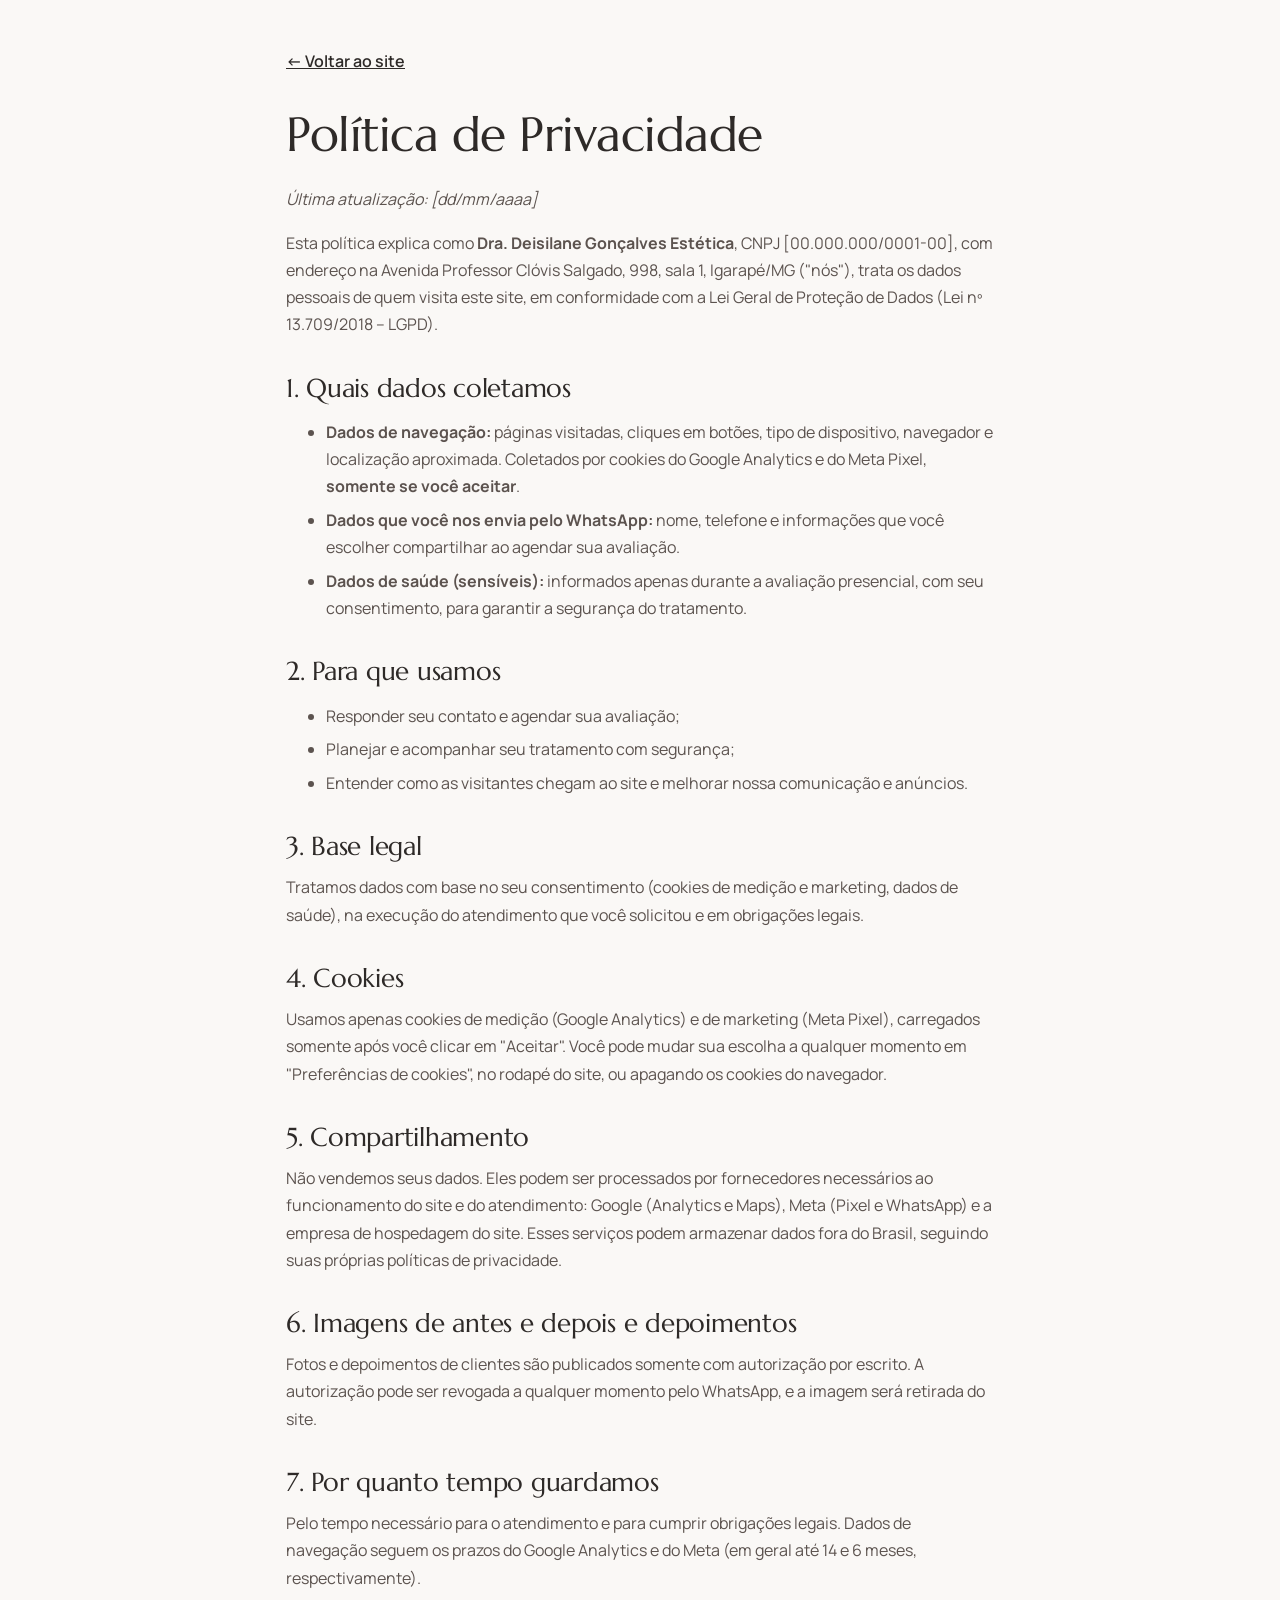
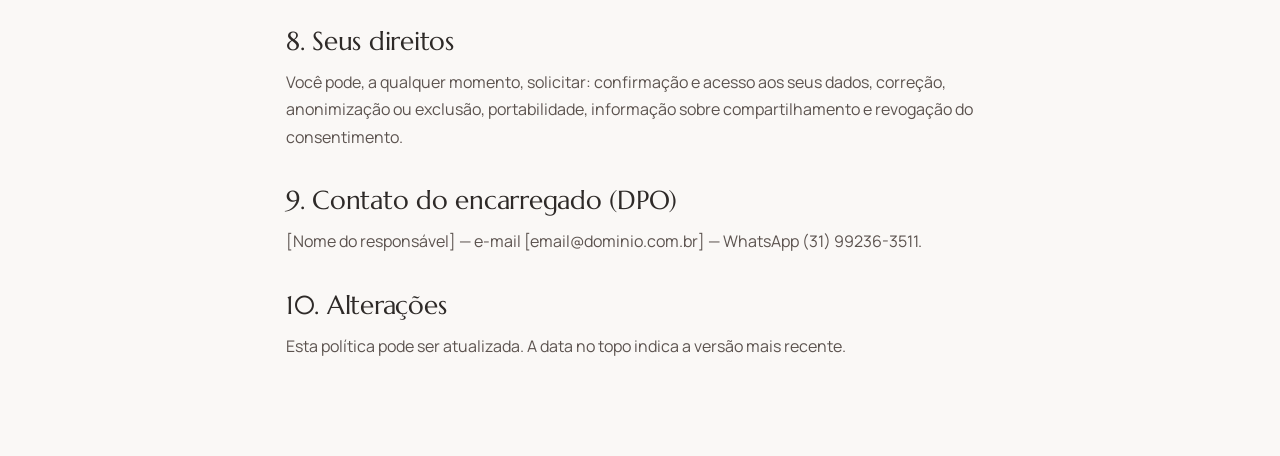
==== privacidade.html @ 74481cd6 "Site one-page da Dra. Deisilane Gonçalves | Estética de Resultados Landing page mobile-first focada " ====
<!doctype html>
<html lang="pt-BR">
<head>
  <meta charset="utf-8">
  <meta name="viewport" content="width=device-width, initial-scale=1">
  <title>Política de Privacidade | Dra. Deisilane Gonçalves Estética</title>
  <meta name="description" content="Como a Dra. Deisilane Gonçalves Estética trata seus dados pessoais, conforme a LGPD.">
  <meta name="robots" content="noindex, follow">
  <link rel="icon" href="assets/img/favicon.svg" type="image/svg+xml">
  <link rel="preconnect" href="https://fonts.googleapis.com">
  <link rel="preconnect" href="https://fonts.gstatic.com" crossorigin>
  <link href="https://fonts.googleapis.com/css2?family=Marcellus&family=Manrope:wght@400;600;700&display=swap" rel="stylesheet">
  <link rel="stylesheet" href="assets/css/style.css?v=6">
  <style>
    .legal { padding: 3rem 0 5rem; }
    .legal h1 { font-size: clamp(2rem, 8vw, 3rem); }
    .legal h2 { font-size: 1.6rem; margin-top: 2.2rem; }
    .legal p, .legal li { color: var(--texto-suave); }
    .legal li { margin-bottom: .4rem; }
    .back { display: inline-block; margin-bottom: 2rem; font-weight: 600; }
  </style>
</head>
<body>
<main class="legal">
  <div class="wrap wrap--narrow">
    <a class="back" href="index.html">← Voltar ao site</a>
    <h1>Política de Privacidade</h1>
    <p><em>Última atualização: [dd/mm/aaaa]</em></p>

    <p>Esta política explica como <strong>Dra. Deisilane Gonçalves Estética</strong>, CNPJ [00.000.000/0001-00], com endereço na Avenida Professor Clóvis Salgado, 998, sala 1, Igarapé/MG ("nós"), trata os dados pessoais de quem visita este site, em conformidade com a Lei Geral de Proteção de Dados (Lei nº 13.709/2018 – LGPD).</p>

    <h2>1. Quais dados coletamos</h2>
    <ul>
      <li><strong>Dados de navegação:</strong> páginas visitadas, cliques em botões, tipo de dispositivo, navegador e localização aproximada. Coletados por cookies do Google Analytics e do Meta Pixel, <strong>somente se você aceitar</strong>.</li>
      <li><strong>Dados que você nos envia pelo WhatsApp:</strong> nome, telefone e informações que você escolher compartilhar ao agendar sua avaliação.</li>
      <li><strong>Dados de saúde (sensíveis):</strong> informados apenas durante a avaliação presencial, com seu consentimento, para garantir a segurança do tratamento.</li>
    </ul>

    <h2>2. Para que usamos</h2>
    <ul>
      <li>Responder seu contato e agendar sua avaliação;</li>
      <li>Planejar e acompanhar seu tratamento com segurança;</li>
      <li>Entender como as visitantes chegam ao site e melhorar nossa comunicação e anúncios.</li>
    </ul>

    <h2>3. Base legal</h2>
    <p>Tratamos dados com base no seu consentimento (cookies de medição e marketing, dados de saúde), na execução do atendimento que você solicitou e em obrigações legais.</p>

    <h2>4. Cookies</h2>
    <p>Usamos apenas cookies de medição (Google Analytics) e de marketing (Meta Pixel), carregados somente após você clicar em "Aceitar". Você pode mudar sua escolha a qualquer momento em "Preferências de cookies", no rodapé do site, ou apagando os cookies do navegador.</p>

    <h2>5. Compartilhamento</h2>
    <p>Não vendemos seus dados. Eles podem ser processados por fornecedores necessários ao funcionamento do site e do atendimento: Google (Analytics e Maps), Meta (Pixel e WhatsApp) e a empresa de hospedagem do site. Esses serviços podem armazenar dados fora do Brasil, seguindo suas próprias políticas de privacidade.</p>

    <h2>6. Imagens de antes e depois e depoimentos</h2>
    <p>Fotos e depoimentos de clientes são publicados somente com autorização por escrito. A autorização pode ser revogada a qualquer momento pelo WhatsApp, e a imagem será retirada do site.</p>

    <h2>7. Por quanto tempo guardamos</h2>
    <p>Pelo tempo necessário para o atendimento e para cumprir obrigações legais. Dados de navegação seguem os prazos do Google Analytics e do Meta (em geral até 14 e 6 meses, respectivamente).</p>

    <h2>8. Seus direitos</h2>
    <p>Você pode, a qualquer momento, solicitar: confirmação e acesso aos seus dados, correção, anonimização ou exclusão, portabilidade, informação sobre compartilhamento e revogação do consentimento.</p>

    <h2>9. Contato do encarregado (DPO)</h2>
    <p>[Nome do responsável] — e-mail [email@dominio.com.br] — WhatsApp (31) 99236-3511.</p>

    <h2>10. Alterações</h2>
    <p>Esta política pode ser atualizada. A data no topo indica a versão mais recente.</p>
  </div>
</main>
</body>
</html>
---- assets/css/style.css ----
/* =========================================================
   Dra. Deisilane Gonçalves | Estética de Resultados
   Identidade "Gelo e Brilho" — mobile-first
   ========================================================= */

:root {
  --perola: #FAF8F6;
  --branco: #FFFFFF;
  --nude: #EAD7CF;
  --nude-soft: #F4EAE5;
  --gelo: #DCEBF2;
  --gelo-soft: #EEF5F8;
  --gelo-texto: #2F5B70;      /* azul escurecido p/ texto (AA) */
  --ouro: #C2A061;
  --ouro-claro: #E6D3A3;
  --ouro-texto: #7A5E2A;      /* dourado escurecido p/ texto (AA) */
  --texto: #2E2A28;
  --texto-suave: #5C534F;
  --linha: rgba(46, 42, 40, .10);
  --wa: #1F8A4C;

  --serif: "Marcellus", "Cormorant Garamond", Georgia, serif;
  --sans: "Manrope", "Inter", system-ui, -apple-system, "Segoe UI", sans-serif;

  --r: 22px;
  --r-sm: 14px;
  --gutter: 20px;
  --ease: cubic-bezier(.22, 1, .36, 1);
  --shadow-sm: 0 2px 8px -2px rgba(46, 42, 40, .08);
  --shadow: 0 18px 40px -18px rgba(46, 42, 40, .22);
  --shadow-lg: 0 40px 80px -30px rgba(46, 42, 40, .35);
}

*, *::before, *::after { box-sizing: border-box; }
html { scroll-behavior: smooth; scroll-padding-top: 76px; -webkit-text-size-adjust: 100%; }
body {
  margin: 0;
  background: var(--perola);
  color: var(--texto);
  font: 400 1rem/1.7 var(--sans);
  -webkit-font-smoothing: antialiased;
  text-rendering: optimizeLegibility;
  overflow-x: hidden;
}
img { max-width: 100%; height: auto; display: block; }
a { color: inherit; }
::selection { background: var(--gelo); }
[hidden] { display: none !important; }

h1, h2, h3 { font-family: var(--serif); font-weight: 400; line-height: 1.15; margin: 0 0 .5em; letter-spacing: -.01em; text-wrap: balance; }
h1 { font-size: clamp(2.2rem, 9.4vw, 4rem); }
h2 { font-size: clamp(1.8rem, 7vw, 2.8rem); }
h1 em, h2 em { font-style: normal; font-weight: 400; color: var(--ouro-texto); }
h1 em { display: block; }
.h3 { font-family: var(--serif); font-size: 1.55rem; margin: 0 0 .7em; }
p { margin: 0 0 1em; }
strong { font-weight: 700; }

.wrap { width: 100%; max-width: 1160px; margin: 0 auto; padding: 0 var(--gutter); }
.wrap--narrow { max-width: 780px; }
.center { text-align: center; margin-top: 2.25rem; }

.skip { position: absolute; left: -999px; top: 8px; background: var(--texto); color: #fff; padding: 8px 14px; border-radius: 8px; z-index: 100; }
.skip:focus { left: 8px; }
:focus-visible { outline: 2px solid var(--texto); outline-offset: 3px; border-radius: 6px; }

.ico { width: 1.15em; height: 1.15em; flex: none; }
.ico-lg { width: 30px; height: 30px; color: var(--texto); }

/* ---------- Topo ---------- */
.topbar {
  position: sticky; top: 0; z-index: 40;
  background: rgba(250, 248, 246, .8);
  backdrop-filter: blur(16px) saturate(150%);
  -webkit-backdrop-filter: blur(16px) saturate(150%);
  border-bottom: 1px solid var(--linha);
}
.topbar__in { display: flex; align-items: center; justify-content: space-between; gap: 1rem; height: 64px; }
.logo { display: flex; align-items: center; gap: .65rem; text-decoration: none; min-width: 0; }
.logo__mark {
  flex: none; width: 38px; height: 38px; border-radius: 50%; display: grid; place-items: center;
  font: 400 1rem/1 var(--serif); letter-spacing: .02em; color: var(--ouro-texto);
  background: radial-gradient(circle at 30% 25%, #fff, var(--nude-soft));
  box-shadow: inset 0 0 0 1px rgba(194,160,97,.55);
}
.logo__txt { display: flex; flex-direction: column; line-height: 1.05; min-width: 0; }
.logo__name { font-family: var(--serif); font-size: 1.02rem; font-weight: 400; white-space: nowrap; letter-spacing: -.01em; }
.logo__tag { font-size: .6rem; letter-spacing: .22em; text-transform: uppercase; color: var(--ouro-texto); font-weight: 700; margin-top: 2px; }
.topnav { display: none; }

/* ---------- Botões ---------- */
.btn {
  position: relative; overflow: hidden;
  display: inline-flex; align-items: center; justify-content: center; gap: .6em;
  min-height: 52px; padding: 0 1.6em;
  background: var(--texto); color: var(--perola);
  border: 1px solid var(--texto); border-radius: 999px;
  font: 600 .98rem/1.2 var(--sans); letter-spacing: .01em; text-decoration: none; text-align: center;
  cursor: pointer;
  box-shadow: 0 10px 24px -12px rgba(46, 42, 40, .55);
  transition: transform .25s var(--ease), background .25s var(--ease), box-shadow .25s var(--ease);
  -webkit-tap-highlight-color: transparent;
}
.btn:hover { background: #46403C; box-shadow: 0 14px 30px -12px rgba(46, 42, 40, .6); }
.btn:active { transform: scale(.97); }
.btn--lg { min-height: 60px; font-size: 1rem; width: 100%; max-width: 440px; }
.btn--sm { min-height: 44px; padding: 0 1.2em; font-size: .88rem; box-shadow: none; flex: none; }
.btn--ghost { background: transparent; color: var(--texto); box-shadow: none; }
.btn--ghost:hover { background: rgba(46, 42, 40, .06); box-shadow: none; }
.btn--light { background: var(--perola); color: var(--texto); border-color: var(--perola); }
.btn--light:hover { background: #fff; }
/* brilho que atravessa o botão principal */
.btn--shine::after {
  content: ""; position: absolute; inset: 0;
  background: linear-gradient(110deg, transparent 35%, rgba(255,255,255,.28) 50%, transparent 65%);
  transform: translateX(-120%);
  animation: btnshine 5s var(--ease) 1.2s infinite;
}
@keyframes btnshine { 0%, 70% { transform: translateX(-120%); } 100% { transform: translateX(120%); } }
.linklike { background: none; border: 0; padding: 0; font: inherit; color: inherit; text-decoration: underline; cursor: pointer; }

/* ---------- Etiquetas ---------- */
.eyebrow {
  display: inline-flex; align-items: center; gap: .7rem;
  font-size: .72rem; font-weight: 700; letter-spacing: .2em; text-transform: uppercase;
  color: var(--ouro-texto); margin-bottom: 1rem;
}
.eyebrow__line { width: 28px; height: 1px; background: currentColor; opacity: .6; }
.eyebrow--ice { color: var(--gelo-texto); }
.eyebrow--light { color: var(--ouro-claro); }
.lead { font-size: 1.07rem; color: var(--texto-suave); max-width: 33em; }
.lead strong { color: var(--texto); }

/* ---------- Brilhos de gelo ---------- */
.frost-glow {
  position: absolute; top: -180px; right: -220px; width: 560px; height: 560px; pointer-events: none;
  background: radial-gradient(closest-side, rgba(220, 235, 242, .95), rgba(220, 235, 242, 0));
  z-index: 0;
}
.frost-glow--2 { top: auto; right: auto; bottom: -260px; left: -240px; opacity: .25; }
.sparkles { position: absolute; inset: 0; pointer-events: none; z-index: 0; }
.sparkles i {
  position: absolute; width: 10px; height: 10px; opacity: .0;
  background: radial-gradient(circle, #fff 0 20%, rgba(255,255,255,0) 70%);
  clip-path: polygon(50% 0, 60% 40%, 100% 50%, 60% 60%, 50% 100%, 40% 60%, 0 50%, 40% 40%);
  filter: drop-shadow(0 0 4px rgba(170, 205, 222, .9));
  animation: twinkle 6s ease-in-out infinite;
}
.sparkles i:nth-child(1) { top: 14%; left: 82%; animation-delay: .2s; }
.sparkles i:nth-child(2) { top: 38%; left: 92%; width: 7px; height: 7px; animation-delay: 1.8s; }
.sparkles i:nth-child(3) { top: 8%; left: 58%; width: 6px; height: 6px; animation-delay: 3.1s; }
.sparkles i:nth-child(4) { top: 62%; left: 6%; animation-delay: 2.4s; }
.sparkles i:nth-child(5) { top: 28%; left: 70%; width: 14px; height: 14px; animation-delay: 4.2s; }
.sparkles--soft i { filter: drop-shadow(0 0 3px rgba(150, 190, 210, .8)); }
@keyframes twinkle { 0%, 100% { opacity: 0; transform: scale(.6) rotate(0); } 50% { opacity: .95; transform: scale(1) rotate(45deg); } }

/* ---------- Hero ---------- */
.hero {
  position: relative; overflow: hidden; padding-top: 2.2rem;
  background: linear-gradient(180deg, var(--perola) 0%, var(--perola) 60%, var(--nude-soft) 100%);
}
.hero__grid { position: relative; z-index: 1; display: grid; gap: 2.4rem; padding-bottom: 3rem; }
.hero__text { display: flex; flex-direction: column; align-items: flex-start; }
.hero__text .btn--lg { margin-top: .4rem; }
.trust { list-style: none; padding: 0; margin: 1.3rem 0 0; display: flex; flex-wrap: wrap; gap: .5rem; }
.trust li {
  display: inline-flex; align-items: center; gap: .4rem;
  padding: .38rem .8rem; border-radius: 999px; font-size: .78rem; font-weight: 600; color: var(--texto-suave);
  background: rgba(255,255,255,.7); border: 1px solid var(--linha);
}
.trust .ico { color: var(--ouro-texto); width: 1em; height: 1em; }
.trust li:nth-child(2) .ico { color: var(--gelo-texto); }

.hero__media { position: relative; margin: 0 6px 1.5rem; width: calc(100% - 12px); max-width: 440px; justify-self: center; }
.badge {
  position: absolute; z-index: 2; display: flex; align-items: center; gap: .65rem;
  padding: .65rem .95rem .65rem .7rem; border-radius: 16px;
  font-size: .78rem; line-height: 1.25;
}
.badge strong { display: block; font-size: .86rem; }
.badge small { display: block; color: var(--texto-suave); font-size: .72rem; }
.badge--ice { left: -6px; bottom: 18%; }
.badge--ice > .ico { width: 30px; height: 30px; padding: 6px; border-radius: 50%; background: var(--gelo); color: var(--gelo-texto); }
.badge--gold { right: -6px; bottom: -1.2rem; }

/* ---------- Fotos ---------- */
.photo {
  position: relative; margin: 0; border-radius: var(--r); overflow: hidden;
  background: linear-gradient(160deg, var(--nude) 0%, var(--gelo) 100%);
  aspect-ratio: 4 / 5;
}
.photo:not(:has(img))::after {
  content: attr(data-label);
  position: absolute; inset: 0; display: grid; place-items: center; padding: 1.5rem; text-align: center;
  font: 600 .85rem/1.4 var(--sans); color: var(--texto-suave);
  border: 1.5px dashed rgba(46, 42, 40, .25); border-radius: inherit;
}
.photo img { width: 100%; height: 100%; object-fit: cover; }
.photo--hero { border-radius: 200px 200px var(--r) var(--r); box-shadow: var(--shadow-lg); }
.photo--award {
  aspect-ratio: auto; max-width: 380px; margin: 0 auto; background: #0f1724;
  box-shadow: 0 0 0 1px rgba(194,160,97,.5), 0 0 0 7px var(--perola), 0 0 0 8px rgba(194,160,97,.35), var(--shadow);
}
.photo--award figcaption {
  position: absolute; left: 0; right: 0; bottom: 0; padding: 2.2rem 1rem .9rem; text-align: center;
  font-size: .76rem; font-weight: 700; letter-spacing: .14em; text-transform: uppercase; color: var(--ouro-claro);
  background: linear-gradient(180deg, transparent, rgba(10,14,22,.85));
}
.photo-pair { display: grid; grid-template-columns: 1fr 1fr; gap: .8rem; margin: 2rem 0 3rem; }
.photo--offset { transform: translateY(1.5rem); }
.photo--portrait { aspect-ratio: 4 / 5; }
.photo--framed { overflow: visible; background: none; }
.photo--framed img { border-radius: var(--r); position: relative; z-index: 1; box-shadow: var(--shadow); }
.photo--framed::before {
  content: ""; position: absolute; inset: 14px -10px -14px 10px; border-radius: var(--r);
  border: 1px solid var(--ouro); opacity: .7;
}

/* ---------- Faixa de selos ---------- */
.seals { position: relative; z-index: 1; background: var(--texto); color: var(--perola); }
.seals__in { display: flex; flex-wrap: wrap; align-items: center; justify-content: center; gap: .3rem .55rem; padding-top: .95rem; padding-bottom: .95rem; }
.seal-mini { display: inline-flex; align-items: center; gap: .35em; font-size: .66rem; font-weight: 700; color: var(--ouro-claro); letter-spacing: .1em; text-transform: uppercase; white-space: nowrap; }
@media (min-width: 640px) { .seal-mini { font-size: .76rem; letter-spacing: .14em; } }
.seal-mini .ico { color: var(--ouro); }
.dot { color: var(--ouro); font-size: .7rem; }

/* ---------- Seções ---------- */
.section { position: relative; padding: 5rem 0; overflow: hidden; }
.section--nude { background: var(--nude-soft); }
.section--ice { background: linear-gradient(180deg, var(--gelo-soft), var(--perola)); }
.sec-head { max-width: 40rem; margin-bottom: 2.4rem; position: relative; z-index: 1; }
.sec-head p:last-child { color: var(--texto-suave); margin-bottom: 0; }
.sec-head--center { text-align: center; margin-left: auto; margin-right: auto; }
.quote-line { font-family: var(--serif); font-style: normal; font-size: 1.45rem; color: var(--gelo-texto) !important; margin-bottom: .8rem; }
.hint { font-size: .85rem; letter-spacing: .04em; }

/* Vidro fosco */
.glass {
  background: rgba(255, 255, 255, .6);
  backdrop-filter: blur(14px) saturate(140%);
  -webkit-backdrop-filter: blur(14px) saturate(140%);
  border: 1px solid rgba(255, 255, 255, .85);
  box-shadow: 0 1px 0 rgba(255,255,255,.95) inset, var(--shadow);
}
.card { padding: 1.7rem; border-radius: var(--r); }

/* ---------- Prêmios ---------- */
.awards-wrap { display: grid; gap: 2rem; align-items: center; }
.awards { display: grid; gap: .9rem; }
.award {
  display: grid; grid-template-columns: 58px 1fr; gap: 1rem; align-items: center;
  padding: 1.15rem 1.25rem; border-radius: var(--r); background: var(--perola);
  border: 1px solid rgba(194, 160, 97, .3); box-shadow: var(--shadow-sm);
}
.award h3 { font-size: 1.32rem; margin: 0 0 .1rem; }
.award p { margin: 0; font-size: .88rem; color: var(--texto-suave); line-height: 1.5; }
.award__year { font-size: .72rem; font-weight: 700; letter-spacing: .18em; color: var(--ouro-texto); }

.seal {
  position: relative; width: 58px; height: 58px; border-radius: 50%; display: grid; place-items: center;
  background: radial-gradient(circle at 30% 25%, #F1E3BC, var(--ouro) 55%, #9C7C40);
  color: #fff; overflow: hidden;
  box-shadow: 0 0 0 3px var(--perola), 0 0 0 4px rgba(194,160,97,.5), 0 6px 14px -6px rgba(122,94,42,.6);
}
.seal svg { width: 28px; height: 28px; }
.seal--sm { width: 36px; height: 36px; box-shadow: 0 0 0 2px #fff, 0 0 0 3px rgba(194,160,97,.5); }
.seal--sm svg { width: 18px; height: 18px; }
.seal::after {
  content: ""; position: absolute; inset: -40%;
  background: linear-gradient(115deg, transparent 40%, rgba(255,255,255,.8) 50%, transparent 60%);
  transform: translateX(-100%);
  animation: shine 4.5s var(--ease) infinite;
}
.award:nth-child(2) .seal::after { animation-delay: .6s; }
.award:nth-child(3) .seal::after { animation-delay: 1.2s; }
@keyframes shine { 0%, 60% { transform: translateX(-100%); } 100% { transform: translateX(100%); } }

.stats {
  display: grid; grid-template-columns: repeat(auto-fit, minmax(96px, 1fr)); gap: 0; margin: 3rem 0 0; text-align: center;
  border-top: 1px solid rgba(194,160,97,.35); border-bottom: 1px solid rgba(194,160,97,.35);
}
.stats div { padding: 1.4rem .4rem; }
.stats div + div { border-left: 1px solid rgba(194,160,97,.25); }
.stats dt { white-space: nowrap; font-family: var(--serif); font-size: clamp(1.6rem, 7vw, 3rem); font-weight: 400; line-height: 1; color: var(--texto); }
.stats dd { margin: .5rem 0 0; font-size: .76rem; color: var(--texto-suave); line-height: 1.35; }

/* ---------- CrioDetox: linha do tempo ---------- */
.timeline { list-style: none; padding: 0; margin: 0 0 2.5rem; position: relative; }
.timeline::before { content: ""; position: absolute; left: 25px; top: 26px; bottom: 26px; width: 1px; background: linear-gradient(var(--gelo-texto), rgba(47,91,112,.15)); opacity: .4; }
.timeline li { position: relative; display: grid; grid-template-columns: 52px 1fr; gap: 1rem; align-items: start; padding: .55rem 0; }
.timeline__ico {
  width: 52px; height: 52px; border-radius: 50%; display: grid; place-items: center; position: relative; z-index: 1;
  background: var(--branco); border: 1px solid rgba(47,91,112,.2); box-shadow: 0 6px 16px -8px rgba(47,91,112,.45);
}
.timeline__ico svg { width: 24px; height: 24px; color: var(--gelo-texto); }
.timeline strong { display: block; font-family: var(--serif); font-size: 1.35rem; line-height: 1.2; margin-top: .55rem; }
.timeline p { margin: .1rem 0 0; color: var(--texto-suave); font-size: .95rem; }

.two-col { display: grid; gap: 1rem; }
.checks { list-style: none; padding: 0; margin: 0 0 1.4rem; }
.checks li { position: relative; padding: .4rem 0 .4rem 1.9rem; }
.checks li::before {
  content: ""; position: absolute; left: 0; top: .72rem; width: 18px; height: 18px; border-radius: 50%;
  background: var(--gelo) url("data:image/svg+xml,%3Csvg xmlns='http://www.w3.org/2000/svg' viewBox='0 0 24 24' fill='none' stroke='%232F5B70' stroke-width='2.4' stroke-linecap='round' stroke-linejoin='round'%3E%3Cpath d='m6 12 4 4 8-8'/%3E%3C/svg%3E") center / 12px no-repeat;
}
.card .checks { margin: 0; }

/* ---------- Antes e depois ---------- */
.ba-list { display: grid; gap: 2rem; }
.ba { margin: 0; }
.ba__frame {
  position: relative; aspect-ratio: 4 / 5; border-radius: var(--r); overflow: hidden;
  background: linear-gradient(160deg, var(--nude), var(--gelo)); touch-action: pan-y;
  box-shadow: var(--shadow);
  --pos: 50%;
}
.ba__img { position: absolute; inset: 0; width: 100%; height: 100%; object-fit: cover; }
.ba__after { clip-path: inset(0 0 0 var(--pos)); }
.ba__ph { display: flex; align-items: center; justify-content: flex-start; padding: 0 0 0 12%; font: 600 .82rem/1.3 var(--sans); color: var(--texto-suave); background: var(--nude); }
.ba__ph--after { justify-content: flex-end; padding: 0 12% 0 0; background: var(--gelo); }
.ba__line { position: absolute; top: 0; bottom: 0; left: var(--pos); width: 2px; background: #fff; transform: translateX(-1px); pointer-events: none; box-shadow: 0 0 12px rgba(0,0,0,.25); }
.ba__knob {
  position: absolute; top: 50%; left: var(--pos); width: 48px; height: 48px; border-radius: 50%;
  transform: translate(-50%, -50%); background: rgba(255,255,255,.9); backdrop-filter: blur(6px);
  box-shadow: var(--shadow); display: grid; place-items: center; pointer-events: none; font-size: .8rem; letter-spacing: -.1em; color: var(--texto);
}
.ba__range { position: absolute; inset: 0; width: 100%; height: 100%; opacity: 0; cursor: ew-resize; margin: 0; }
.ba__range:focus-visible ~ .ba__knob, .ba__frame:focus-within .ba__knob { outline: 2px solid var(--texto); outline-offset: 2px; }
.ba__tag { position: absolute; top: .8rem; padding: .28rem .75rem; border-radius: 999px; font-size: .68rem; font-weight: 700; letter-spacing: .14em; text-transform: uppercase; background: rgba(250,248,246,.92); pointer-events: none; }
.ba__tag--a { left: .8rem; }
.ba__tag--b { right: .8rem; background: var(--texto); color: var(--perola); }
.ba figcaption { font-size: .9rem; font-weight: 600; color: var(--texto); margin-top: .8rem; text-align: center; }
.disclaimer { font-size: .78rem; color: var(--texto-suave); text-align: center; margin: 2rem auto 0; max-width: 32em; }

/* ---------- Tratamentos ---------- */
.treat { display: grid; gap: .8rem; }
.treat__item {
  position: relative; display: flex; flex-direction: column; padding: 1.4rem 1.4rem 1.2rem; border-radius: var(--r);
  background: var(--perola); border: 1px solid var(--linha); text-decoration: none; box-shadow: var(--shadow-sm);
  transition: transform .35s var(--ease), box-shadow .35s var(--ease), border-color .35s var(--ease);
}
.treat__n { font-family: var(--serif); font-style: normal; font-size: 1rem; color: var(--ouro-texto); margin-bottom: .3rem; }
.treat__item h3 { font-size: 1.45rem; margin: 0 0 .3rem; }
.treat__item p { margin: 0 0 1rem; color: var(--texto-suave); font-size: .94rem; line-height: 1.55; }
.treat__link { margin-top: auto; display: inline-flex; align-items: center; gap: .45em; font-weight: 700; font-size: .88rem; color: var(--wa); }
.treat__arrow { display: inline-flex; transition: transform .35s var(--ease); }
.treat__item:hover { transform: translateY(-3px); box-shadow: var(--shadow); border-color: rgba(194,160,97,.4); }
.treat__item:hover .treat__arrow { transform: translateX(4px); }

/* ---------- Sobre ---------- */
.about { display: grid; gap: 3rem; align-items: center; }
.pull {
  margin: 1.6rem 0; padding: 1.1rem 1.3rem; border-left: 2px solid var(--ouro);
  background: linear-gradient(90deg, rgba(234,215,207,.5), transparent);
  font-family: var(--serif); font-style: normal; font-size: 1.4rem; line-height: 1.35; border-radius: 0 var(--r-sm) var(--r-sm) 0;
}
.milestones { list-style: none; padding: 0; margin: 0 0 2rem; display: grid; gap: .1rem; }
.milestones li { display: grid; grid-template-columns: 92px 1fr; gap: .8rem; padding: .7rem 0; border-bottom: 1px solid var(--linha); font-size: .95rem; }
.milestones b { font-size: .74rem; letter-spacing: .12em; text-transform: uppercase; color: var(--ouro-texto); padding-top: .2rem; }

/* ---------- Depoimentos ---------- */
.testi { display: grid; gap: 1rem; }
.testi__item { margin: 0; padding: 1.6rem; border-radius: var(--r); background: var(--perola); border: 1px solid var(--linha); box-shadow: var(--shadow-sm); }
.testi__item blockquote { margin: 0 0 1rem; font-family: var(--serif); font-size: 1.32rem; line-height: 1.35; font-style: normal; }
.testi__item blockquote::before { content: "“"; display: block; font-size: 3rem; line-height: .6; color: var(--ouro); margin-bottom: .4rem; font-style: normal; }
.testi__item figcaption { font-size: .88rem; color: var(--texto-suave); }
.testi__item figcaption strong { color: var(--texto); }
.testi__item img { border-radius: var(--r-sm); margin-bottom: .8rem; }

/* ---------- Agendamento ---------- */
.flow { list-style: none; padding: 0; margin: 0 0 1rem; display: grid; gap: .9rem; counter-reset: f; }
.flow li { position: relative; padding: 1.4rem 1.4rem 1.3rem 1.4rem; border-radius: var(--r); display: grid; grid-template-columns: auto 1fr; column-gap: 1rem; align-items: center; }
.flow .ico-lg { grid-row: span 2; color: var(--gelo-texto); }
.flow strong { font-family: var(--serif); font-size: 1.35rem; line-height: 1.2; }
.flow p { margin: 0; color: var(--texto-suave); font-size: .94rem; grid-column: 2; }
.flow__n {
  position: absolute; top: -10px; right: 16px; width: 28px; height: 28px; border-radius: 50%; display: grid; place-items: center;
  font: 700 .78rem/1 var(--sans); color: var(--perola); background: var(--texto);
}

/* ---------- FAQ ---------- */
.faq { display: grid; gap: .7rem; }
.faq details { border-radius: var(--r-sm); background: var(--branco); border: 1px solid var(--linha); box-shadow: var(--shadow-sm); transition: border-color .3s var(--ease); }
.faq details[open] { border-color: rgba(47,91,112,.3); }
.faq summary {
  list-style: none; cursor: pointer; display: flex; justify-content: space-between; align-items: center; gap: 1rem;
  min-height: 62px; padding: 1rem 1.25rem; font-weight: 600;
}
.faq summary::-webkit-details-marker { display: none; }
.faq summary .ico { width: 30px; height: 30px; padding: 6px; border-radius: 50%; background: var(--gelo-soft); transition: transform .35s var(--ease), background .3s; }
.faq details[open] summary .ico { transform: rotate(45deg); background: var(--gelo); }
.faq__body { padding: 0 1.25rem 1.25rem; color: var(--texto-suave); }
.faq__body p { margin: 0 0 .8rem; }
.faq__body a { color: var(--wa); font-weight: 700; }

/* ---------- Final / localização ---------- */
.final { background: radial-gradient(120% 80% at 50% 0%, #3A3431 0%, var(--texto) 60%); color: var(--perola); text-align: center; }
.final h2 { color: var(--perola); }
.final h2 em { color: var(--ouro-claro); }
.final .sec-head { margin: 0 auto 1.8rem; }
.loc {
  margin-top: 3.5rem; padding: 1.2rem; display: grid; gap: 1.2rem; text-align: left; border-radius: var(--r);
  background: rgba(255,255,255,.06); border: 1px solid rgba(255,255,255,.12);
  backdrop-filter: blur(10px); -webkit-backdrop-filter: blur(10px);
}
.loc__info p { display: flex; gap: .85rem; align-items: flex-start; margin: 0 0 1rem; color: #E9E3DF; }
.loc__info b { display: block; font-size: .7rem; letter-spacing: .16em; text-transform: uppercase; color: var(--ouro-claro); margin-bottom: .1rem; }
.loc__info .ico { margin-top: .3rem; color: var(--ouro-claro); }
.loc__info a { font-weight: 600; color: #fff; }
.map { position: relative; aspect-ratio: 4 / 3; border-radius: var(--r-sm); overflow: hidden; background: rgba(220,235,242,.12); display: grid; place-items: center; }
.map iframe { position: absolute; inset: 0; width: 100%; height: 100%; border: 0; }
.map__load { display: inline-flex; align-items: center; gap: .5rem; min-height: 46px; padding: 0 1.3rem; border-radius: 999px; border: 1px solid rgba(255,255,255,.5); background: transparent; color: #fff; font: 600 .9rem var(--sans); cursor: pointer; }
.map__load:hover { background: rgba(255,255,255,.1); }

/* ---------- Rodapé ---------- */
.footer { background: #231F1D; color: #E9E3DF; padding: 3.2rem 0 6.5rem; text-align: center; }
.footer__in { display: grid; gap: 1rem; justify-items: center; }
.logo--footer .logo__mark { background: transparent; color: var(--ouro-claro); }
.logo--footer .logo__tag { color: var(--ouro-claro); }
.logo--footer .logo__txt { text-align: left; }
.footer__slogan { font-family: var(--serif); font-style: normal; font-size: 1.2rem; color: #D8CFCA; margin: 0; }
.footer__social { display: flex; gap: .8rem; }
.footer__social a { width: 46px; height: 46px; border-radius: 50%; display: grid; place-items: center; border: 1px solid rgba(255,255,255,.22); transition: background .3s; }
.footer__social a:hover { background: rgba(255,255,255,.08); }
.footer__social .ico { width: 20px; height: 20px; }
.footer__legal { font-size: .8rem; color: #CFC6C1; margin: 0; }

/* ---------- WhatsApp flutuante ---------- */
.wa-float {
  position: fixed; right: 16px; bottom: calc(16px + env(safe-area-inset-bottom)); z-index: 50;
  width: 60px; height: 60px; border-radius: 50%; display: grid; place-items: center;
  background: var(--wa); color: #fff; box-shadow: 0 12px 28px -8px rgba(31,138,76,.65);
  transition: transform .25s var(--ease);
}
.wa-float::before { content: ""; position: absolute; inset: 0; border-radius: 50%; border: 2px solid var(--wa); animation: ring 3.2s var(--ease) infinite; }
@keyframes ring { 0% { transform: scale(1); opacity: .7; } 70%, 100% { transform: scale(1.45); opacity: 0; } }
.wa-float svg { width: 30px; height: 30px; }
.wa-float:active { transform: scale(.94); }

/* ---------- Cookies ---------- */
.cookie {
  position: fixed; left: 12px; right: 12px; bottom: calc(12px + env(safe-area-inset-bottom)); z-index: 60;
  padding: 1rem 1.1rem; border-radius: var(--r);
  background: rgba(250, 248, 246, .95); backdrop-filter: blur(14px); -webkit-backdrop-filter: blur(14px);
  border: 1px solid var(--linha); box-shadow: var(--shadow-lg); font-size: .86rem; max-width: 520px; margin: 0 auto;
}
.cookie p { margin: 0 0 .8rem; }
.cookie__btns { display: flex; gap: .6rem; justify-content: flex-end; }

/* ---------- Animação ao rolar ---------- */
.js .reveal { opacity: 0; transform: translateY(22px); transition: opacity .9s var(--ease), transform .9s var(--ease); }
.js .reveal.is-in { opacity: 1; transform: none; }
.hero__text > *, .hero__media { animation: rise .9s var(--ease) both; }
.hero__text > :nth-child(2) { animation-delay: .06s; }
.hero__text > :nth-child(3) { animation-delay: .12s; }
.hero__text > :nth-child(4) { animation-delay: .18s; }
.hero__text > :nth-child(5) { animation-delay: .24s; }
.hero__media { animation-delay: .2s; }
@keyframes rise { from { opacity: 0; transform: translateY(14px); } to { opacity: 1; transform: none; } }

/* ---------- Telas pequenas (até 360px) ---------- */
@media (max-width: 370px) {
  :root { --gutter: 16px; }
  .logo__name { font-size: .95rem; }
  .logo__mark { display: none; }
  .btn--sm { padding: 0 1em; }
}

/* ---------- Telas maiores ---------- */
@media (min-width: 640px) {
  .awards, .treat, .testi { grid-template-columns: repeat(2, 1fr); }
  .awards { grid-template-columns: 1fr; }
  .two-col { grid-template-columns: 1fr 1fr; }
  .flow { grid-template-columns: repeat(3, 1fr); }
  .flow li { grid-template-columns: 1fr; row-gap: .6rem; padding: 1.8rem 1.5rem; }
  .flow .ico-lg { grid-row: auto; }
  .flow p { grid-column: auto; }
  .ba-list { grid-template-columns: repeat(2, 1fr); align-items: start; }
}
@media (min-width: 960px) {
  :root { --gutter: 36px; }
  .logo__name { font-size: 1.15rem; }
  .topnav { display: flex; gap: 1.8rem; margin-left: auto; }
  .topnav a { font-size: .86rem; font-weight: 600; text-decoration: none; color: var(--texto-suave); transition: color .2s; }
  .topnav a:hover { color: var(--texto); }
  .hero { padding-top: 4.5rem; }
  .hero__grid { grid-template-columns: 1.1fr .9fr; align-items: center; gap: 5rem; padding-bottom: 5rem; }
  .btn--lg { width: auto; }
  .section { padding: 7rem 0; }
  .awards-wrap { grid-template-columns: .8fr 1.2fr; gap: 4rem; }
  .treat, .testi { grid-template-columns: repeat(3, 1fr); }
  .crio-intro { display: grid; grid-template-columns: 1fr 1fr; gap: 4rem; align-items: center; }
  .crio-intro .photo-pair { margin: 0; }
  .crio-intro + .h3 { margin-top: 4rem; }
  .timeline { display: grid; grid-template-columns: repeat(4, 1fr); gap: 1.5rem; }
  .timeline::before { left: 26px; right: 26px; top: 26px; bottom: auto; width: auto; height: 1px; background: linear-gradient(90deg, var(--gelo-texto), rgba(47,91,112,.15)); }
  .timeline li { grid-template-columns: 1fr; gap: .4rem; }
  .about { grid-template-columns: .85fr 1.15fr; gap: 5rem; }
  .loc { grid-template-columns: 1fr 1.4fr; align-items: center; padding: 1.8rem; }
  .wa-float { right: 28px; bottom: 28px; }
  .footer { padding-bottom: 3.2rem; }
}

/* ---------- Movimento reduzido ---------- */
@media (prefers-reduced-motion: reduce) {
  html { scroll-behavior: auto; }
  *, *::before, *::after { animation: none !important; transition: none !important; }
  .js .reveal { opacity: 1; transform: none; }
  .sparkles { display: none; }
}

/* Marcellus só tem peso regular: evita negrito artificial */
.timeline strong, .flow strong { font-weight: 400; }
.timeline strong, .flow strong { letter-spacing: 0; }

/* =========================================================
   ANIMAÇÕES EXTRAS (desligadas com "reduzir movimento")
   ========================================================= */

/* Barra dourada de progresso da leitura */
.progress {
  position: fixed; top: 0; left: 0; right: 0; height: 2px; z-index: 70; pointer-events: none;
  background: linear-gradient(90deg, var(--ouro), var(--ouro-claro), var(--gelo));
  transform-origin: 0 50%; transform: scaleX(0);
}

/* Topo ganha sombra ao rolar */
.topbar { transition: box-shadow .4s var(--ease), background .4s var(--ease); }
.topbar.is-scrolled { background: rgba(250, 248, 246, .92); box-shadow: 0 10px 30px -18px rgba(46, 42, 40, .35); }

/* Itens de listas entram em sequência */
.js .reveal { transition-delay: calc(var(--i, 0) * 90ms); }

/* Fotos: leve zoom-out ao aparecer */
.js .photo.reveal img { transform: scale(1.12); transition: transform 1.6s var(--ease); }
.js .photo.reveal.is-in img { transform: none; }

/* Hero: foto respira devagar e selos flutuam */
.photo--hero img { animation: kenburns 16s ease-in-out infinite alternate; transform-origin: 50% 30%; }
@keyframes kenburns { from { transform: scale(1); } to { transform: scale(1.07); } }
.badge { animation: float 6s ease-in-out infinite; }
.badge--gold { animation-delay: -3s; }
@keyframes float { 0%, 100% { transform: translateY(0); } 50% { transform: translateY(-7px); } }
.hero__media .badge { opacity: 0; animation: badgein .8s var(--ease) forwards, float 6s ease-in-out 1.6s infinite; }
.hero__media .badge--ice { animation-delay: .7s, 1.5s; }
.hero__media .badge--gold { animation-delay: .95s, 2.2s; }
@keyframes badgein { from { opacity: 0; transform: translateY(14px) scale(.96); } to { opacity: 1; transform: none; } }

/* Linha dourada dos rótulos se desenha */
.eyebrow__line { transform-origin: left center; }
.js .reveal .eyebrow__line, .hero .eyebrow__line { transform: scaleX(0); transition: transform 1s var(--ease) .25s; }
.js .reveal.is-in .eyebrow__line { transform: scaleX(1); }
.hero .eyebrow__line { animation: drawx 1s var(--ease) .3s forwards; }
@keyframes drawx { to { transform: scaleX(1); } }

/* Linha do tempo do CrioDetox se desenha */
.js .timeline::before { transform: scaleY(0); transform-origin: top; transition: transform 1.6s var(--ease); }
.js .timeline.is-drawn::before { transform: scaleY(1); }
.timeline__ico { transition: transform .5s var(--ease), box-shadow .5s var(--ease); }
.timeline li:hover .timeline__ico { transform: scale(1.08); box-shadow: 0 10px 22px -8px rgba(47,91,112,.55); }
@media (min-width: 960px) {
  .js .timeline::before { transform: scaleX(0); transform-origin: left; }
  .js .timeline.is-drawn::before { transform: scaleX(1); }
}

/* Faixa de prêmios: brilho passando */
.seals { overflow: hidden; }
.seals::after {
  content: ""; position: absolute; top: 0; bottom: 0; width: 30%; left: -30%;
  background: linear-gradient(90deg, transparent, rgba(230, 211, 163, .18), transparent);
  animation: sweep 7s ease-in-out 1s infinite;
}
@keyframes sweep { 0% { left: -30%; } 45%, 100% { left: 110%; } }

/* Cartões: toque e hover mais vivos */
.award, .card, .flow li { transition: transform .4s var(--ease), box-shadow .4s var(--ease); }
.award:hover, .card:hover, .flow li:hover, .js .reveal.is-in.award:hover, .js .reveal.is-in.card:hover, .js .flow .reveal.is-in:hover, .js .reveal.is-in.treat__item:hover { transform: translateY(-4px); box-shadow: var(--shadow); transition-delay: 0s; }
.treat__item:active, .award:active { transform: scale(.98); }

/* Ícone de "check" aparece com um pulo */
.js .reveal .checks li::before { transform: scale(0); transition: transform .5s cubic-bezier(.34, 1.56, .64, 1); }
.js .reveal.is-in .checks li::before { transform: scale(1); }
.js .reveal.is-in .checks li:nth-child(2)::before { transition-delay: .12s; }
.js .reveal.is-in .checks li:nth-child(3)::before { transition-delay: .24s; }
.js .reveal.is-in .checks li:nth-child(4)::before { transition-delay: .36s; }

/* FAQ: resposta desliza ao abrir */
.faq details[open] .faq__body { animation: fadedown .45s var(--ease); }
@keyframes fadedown { from { opacity: 0; transform: translateY(-6px); } to { opacity: 1; transform: none; } }

/* Botões: seta e brilho no toque */
.btn .ico { transition: transform .35s var(--ease); }
.btn:hover .ico { transform: scale(1.12) rotate(-6deg); }

/* Selo do prêmio "acende" ao aparecer */
.js .award.reveal .seal { transform: scale(.6) rotate(-20deg); transition: transform .9s cubic-bezier(.34, 1.56, .64, 1) .15s; }
.js .award.reveal.is-in .seal { transform: none; }

/* Brilhos de gelo no fundo se movem devagar */
.frost-glow { animation: drift 14s ease-in-out infinite alternate; }
@keyframes drift { from { transform: translate(0, 0); } to { transform: translate(-30px, 24px); } }

@media (prefers-reduced-motion: reduce) {
  .progress { display: none; }
  .hero__media .badge, .js .photo.reveal img, .js .reveal .eyebrow__line, .hero .eyebrow__line,
  .js .timeline::before, .js .reveal .checks li::before, .js .award.reveal .seal { opacity: 1; transform: none !important; }
}
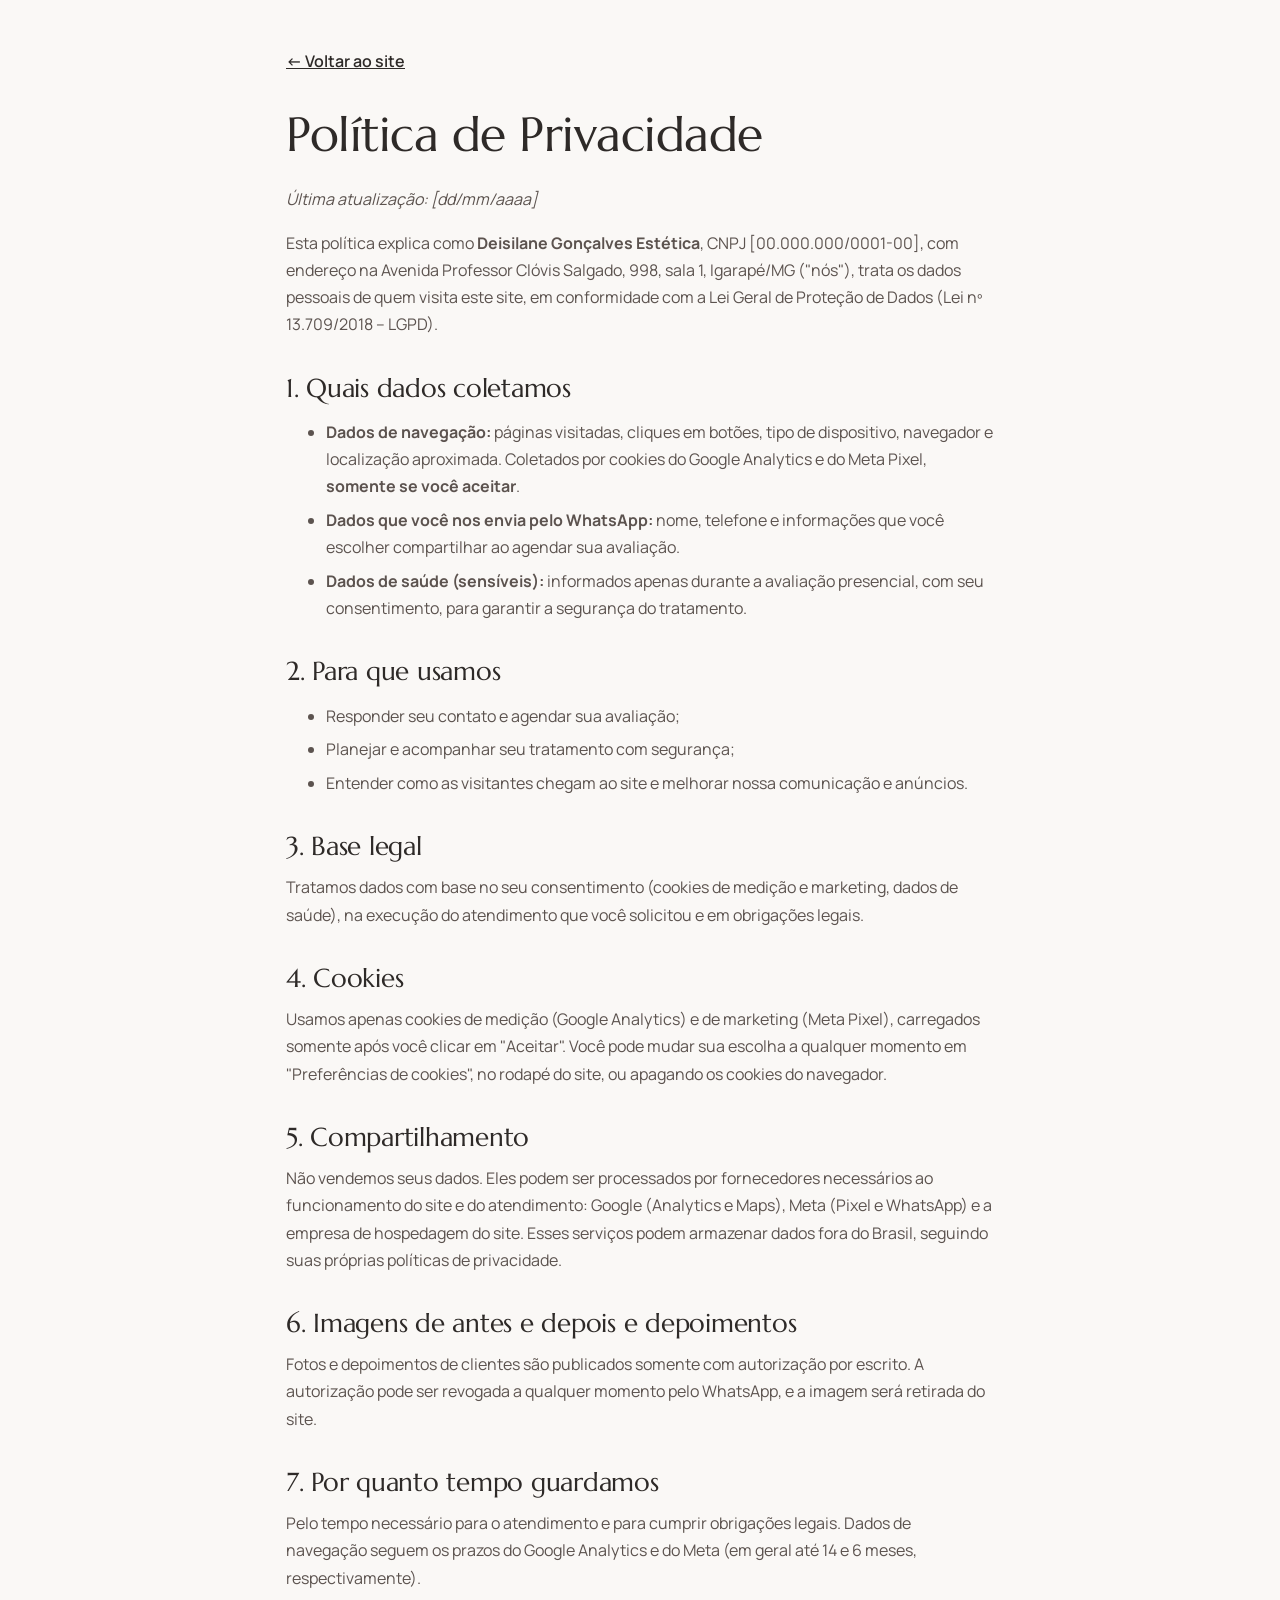
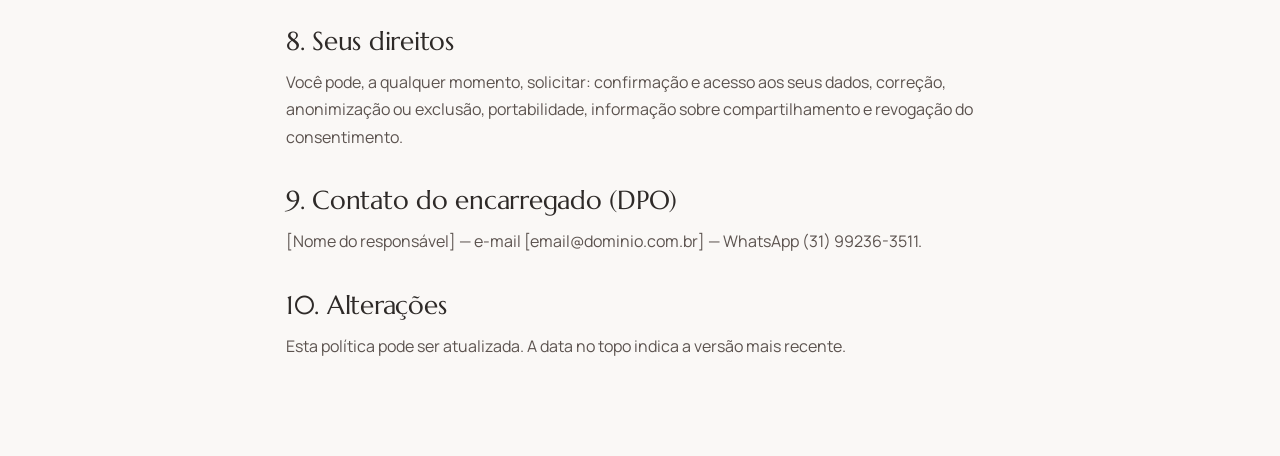
==== commit 3ce6244d: "Remove o título Dra. e deixa só o nome Co-Authored-By: Claude Opus 5.5 <noreply@anthropic.com>" ====
--- a/privacidade.html
+++ b/privacidade.html
@@ -3,14 +3,14 @@
 <head>
   <meta charset="utf-8">
   <meta name="viewport" content="width=device-width, initial-scale=1">
-  <title>Política de Privacidade | Dra. Deisilane Gonçalves Estética</title>
-  <meta name="description" content="Como a Dra. Deisilane Gonçalves Estética trata seus dados pessoais, conforme a LGPD.">
+  <title>Política de Privacidade | Deisilane Gonçalves Estética</title>
+  <meta name="description" content="Como a Deisilane Gonçalves Estética trata seus dados pessoais, conforme a LGPD.">
   <meta name="robots" content="noindex, follow">
   <link rel="icon" href="assets/img/favicon.svg" type="image/svg+xml">
   <link rel="preconnect" href="https://fonts.googleapis.com">
   <link rel="preconnect" href="https://fonts.gstatic.com" crossorigin>
   <link href="https://fonts.googleapis.com/css2?family=Marcellus&family=Manrope:wght@400;600;700&display=swap" rel="stylesheet">
-  <link rel="stylesheet" href="assets/css/style.css?v=6">
+  <link rel="stylesheet" href="assets/css/style.css?v=9">
   <style>
     .legal { padding: 3rem 0 5rem; }
     .legal h1 { font-size: clamp(2rem, 8vw, 3rem); }
@@ -27,7 +27,7 @@
     <h1>Política de Privacidade</h1>
     <p><em>Última atualização: [dd/mm/aaaa]</em></p>
 
-    <p>Esta política explica como <strong>Dra. Deisilane Gonçalves Estética</strong>, CNPJ [00.000.000/0001-00], com endereço na Avenida Professor Clóvis Salgado, 998, sala 1, Igarapé/MG ("nós"), trata os dados pessoais de quem visita este site, em conformidade com a Lei Geral de Proteção de Dados (Lei nº 13.709/2018 – LGPD).</p>
+    <p>Esta política explica como <strong>Deisilane Gonçalves Estética</strong>, CNPJ [00.000.000/0001-00], com endereço na Avenida Professor Clóvis Salgado, 998, sala 1, Igarapé/MG ("nós"), trata os dados pessoais de quem visita este site, em conformidade com a Lei Geral de Proteção de Dados (Lei nº 13.709/2018 – LGPD).</p>
 
     <h2>1. Quais dados coletamos</h2>
     <ul>
